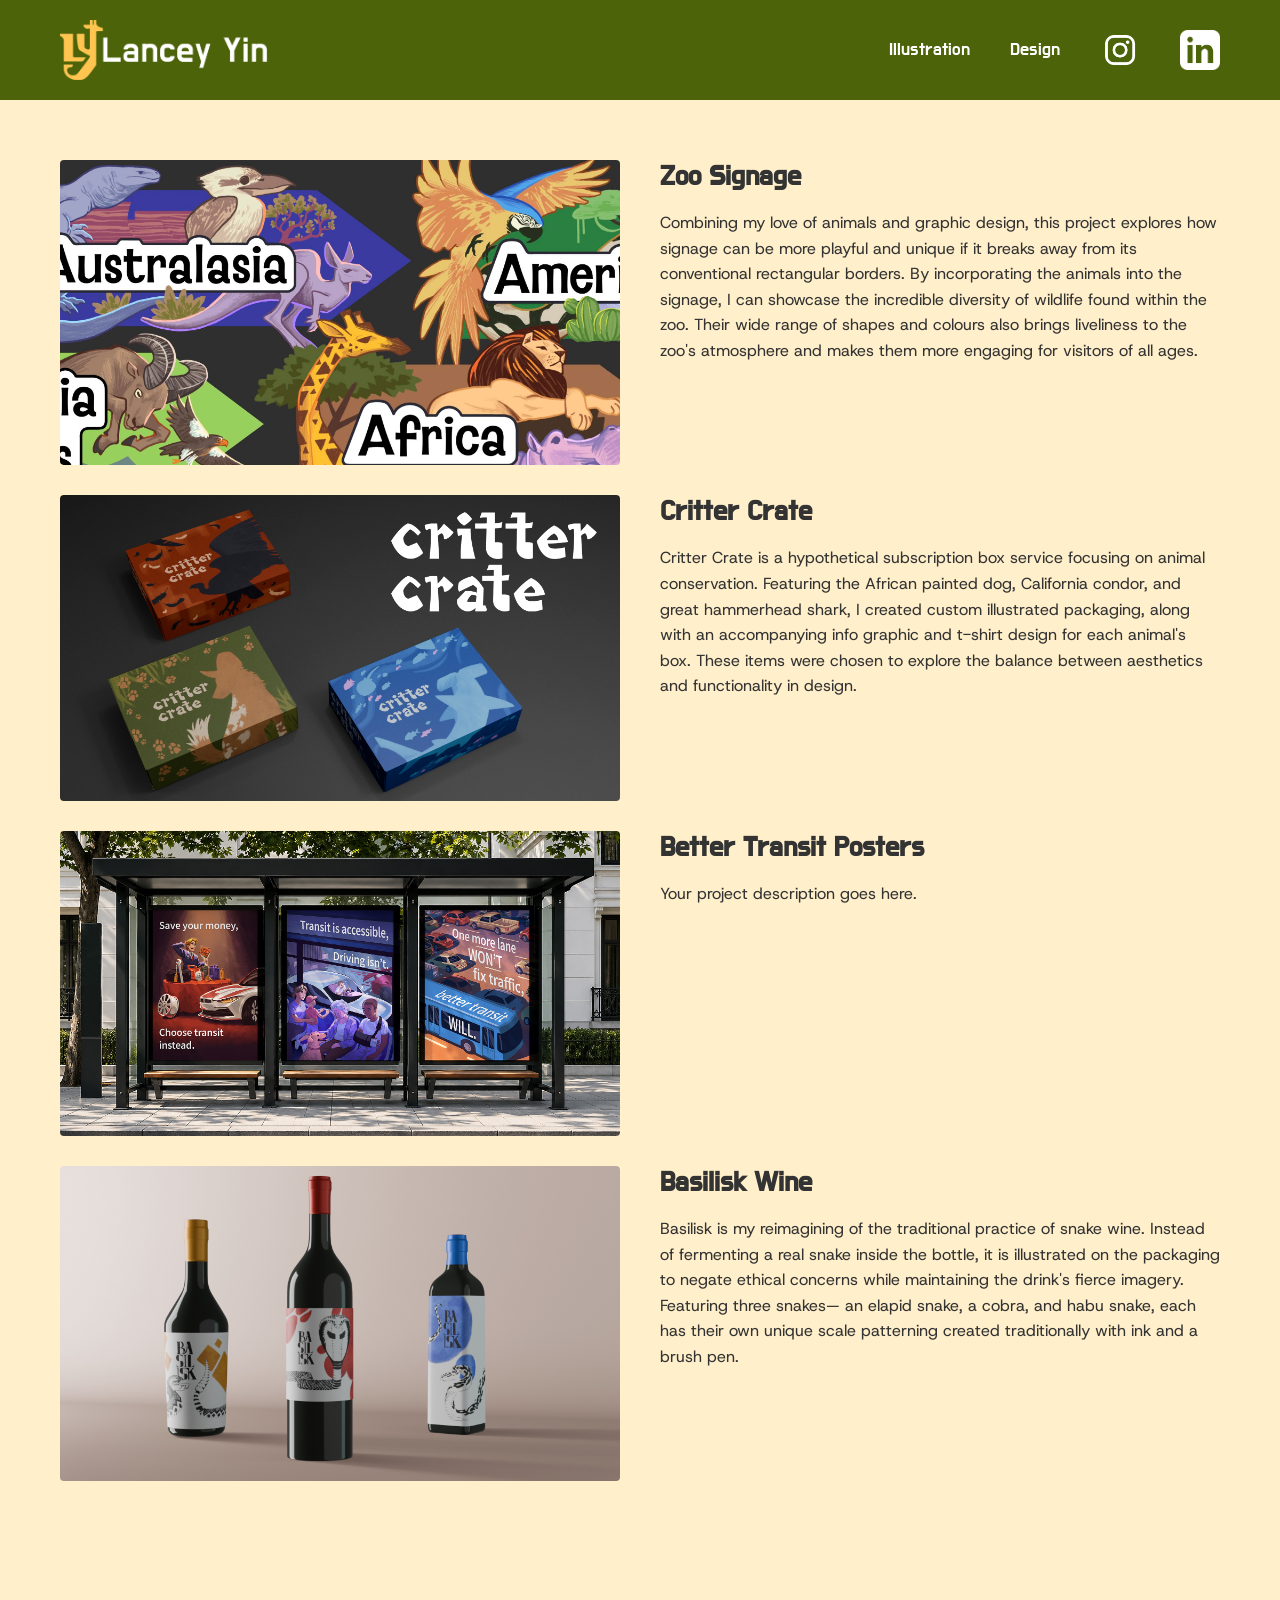
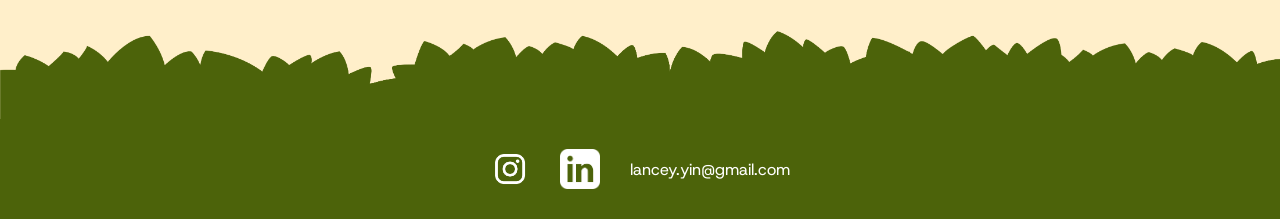
==== design.html @ 0e4c59b8 "Add theme color meta tag to design.html" ====
<!DOCTYPE html>
<html lang="en">
<head>
    <meta charset="UTF-8">
    <meta name="viewport" content="width=device-width, initial-scale=1.0">
    <meta name="theme-color" content="#4C630A">
    <title>Design - Lancey Yin</title>
    <link href="https://fonts.googleapis.com/css2?family=Do+Hyeon&family=Host+Grotesk:wght@400;600&display=swap" rel="stylesheet">
    <link rel="stylesheet" href="styles.css">
    <script src="lightbox.js"></script>
</head>
<body>
    <!-- Header -->
    <header class="header">
    <div class="container">
        <button class="hamburger" onclick="toggleMenu()" aria-label="Menu">
            <span></span>
            <span></span>
            <span></span>
        </button>
        <a href="index.html"><img src="assets/icon-logo text long.png" alt="Lancey Yin" class="logo"></a>
        <nav class="nav">
            <a href="illustration.html">Illustration</a>
            <a href="design.html">Design</a>
            <a href="https://www.instagram.com/giraffemandraws/" class="social-icon instagram-icon"></a>
            <a href="https://www.linkedin.com/in/lancey-yin/" class="social-icon linkedin-icon"></a>
        </nav>
        <div class="mobile-menu" id="mobileMenu">
            <div class="mobile-menu-links">
                <a href="illustration.html">Illustration</a>
                <a href="design.html">Design</a>
                <div class="mobile-menu-icons">
                    <a href="https://www.instagram.com/giraffemandraws/" class="social-icon instagram-icon"></a>
                    <a href="https://www.linkedin.com/in/lancey-yin/" class="social-icon linkedin-icon"></a>
                </div>
            </div>
        </div>
    </div>
</header>

    <!-- Main Content -->
    <main class="main-content">
        <div class="container">
            <!-- Zoo Signage Project -->
            <div class="portfolio-item" onclick="openModal('zoo')">
                <img src="Design projects/01 Toronto Zoo Signage/Zoo thumbnail.jpg" alt="Zoo Signage" class="portfolio-image">
                <div class="portfolio-text">
                    <h2>Zoo Signage</h2>
                    <p>Combining my love of animals and graphic design, this project explores how signage can be more playful and unique if it breaks away from its conventional rectangular borders. By incorporating the animals into the signage, I can showcase the incredible diversity of wildlife found within the zoo. Their wide range of shapes and colours also brings liveliness to the zoo's atmosphere and makes them more engaging for visitors of all ages.</p>
                </div>
            </div>

            <!-- Critter Crate Project -->
            <div class="portfolio-item" onclick="openModal('critter')">
                <img src="Design projects/02 Critter Crate/01-CritterCrate Render.jpg" alt="Critter Crate" class="portfolio-image">
                <div class="portfolio-text">
                    <h2>Critter Crate</h2>
                    <p>Critter Crate is a hypothetical subscription box service focusing on animal conservation. Featuring the African painted dog, California condor, and great hammerhead shark, I created custom illustrated packaging, along with an accompanying info graphic and t-shirt design for each animal's box. These items were chosen to explore the balance between aesthetics and functionality in design.</p>
                </div>
            </div>

            <!-- Better Transit Project -->
            <div class="portfolio-item" onclick="openModal('transit')">
                <img src="Design projects/04 Better Transit/mockup.jpg" alt="Better Transit" class="portfolio-image">
                <div class="portfolio-text">
                    <h2>Better Transit Posters</h2>
                    <p>Your project description goes here.</p>
                </div>
            </div>
            
            <!-- Basilisk Wine Project -->
            <div class="portfolio-item" onclick="openModal('basilisk')">
                <img src="Design projects/03 Basilisk/Basilisk-Render.jpg" alt="Basilisk Wine" class="portfolio-image">
                <div class="portfolio-text">
                    <h2>Basilisk Wine</h2>
                    <p>Basilisk is my reimagining of the traditional practice of snake wine. Instead of fermenting a real snake inside the bottle, it is illustrated on the packaging to negate ethical concerns while maintaining the drink's fierce imagery. Featuring three snakes— an elapid snake, a cobra, and habu snake, each has their own unique scale patterning created traditionally with ink and a brush pen.</p>
                </div>
            </div>
        </div>
    </main>

    <!-- Zoo Signage Modal -->
    <div id="zooModal" class="modal">
        <div class="modal-content">
            <div class="modal-header">
                <button class="close-btn" onclick="closeModal('zoo')">✕ Close</button>
                <h2 class="modal-title">Zoo Signage</h2>
            </div>
            <div class="modal-description">
                <p>Combining my love of animals and graphic design, this project explores how signage can be more playful and unique if it breaks away from its conventional rectangular borders. By incorporating the animals into the signage, I can showcase the incredible diversity of wildlife found within the zoo. Their wide range of shapes and colours also brings liveliness to the zoo's atmosphere and makes them more engaging for visitors of all ages.</p>
            </div>
            <div class="gallery-grid">
                <div class="gallery-item"><img src="Design projects/01 Toronto Zoo Signage/zoo signpost.png"    alt="Zoo Signpost"    onclick="openLightbox(this)"></div>
                <div class="gallery-item"><img src="Design projects/01 Toronto Zoo Signage/Africa.png"          alt="Africa"          onclick="openLightbox(this)"></div>
                <div class="gallery-item"><img src="Design projects/01 Toronto Zoo Signage/Australasia.png"     alt="Australasia"     onclick="openLightbox(this)"></div>
                <div class="gallery-item"><img src="Design projects/01 Toronto Zoo Signage/Americas.png"        alt="Americas"        onclick="openLightbox(this)"></div>
                <div class="gallery-item"><img src="Design projects/01 Toronto Zoo Signage/CanadianDomain.png"  alt="Canadian Domain" onclick="openLightbox(this)"></div>
                <div class="gallery-item"><img src="Design projects/01 Toronto Zoo Signage/EurasiaWilds.png"    alt="Eurasia Wilds"   onclick="openLightbox(this)"></div>
                <div class="gallery-item"><img src="Design projects/01 Toronto Zoo Signage/Indomalaya.png"      alt="Indomalaya"      onclick="openLightbox(this)"></div>
                <div class="gallery-item"><img src="Design projects/01 Toronto Zoo Signage/TundraTrek.png"      alt="Tundra Trek"     onclick="openLightbox(this)"></div>
                <div class="gallery-item"><img src="Design projects/01 Toronto Zoo Signage/zoo enclosure bears.png"      alt="Bears of Canada"     onclick="openLightbox(this)"></div>
                <div class="gallery-item"><img src="Design projects/01 Toronto Zoo Signage/zoo enclosure frogs.png"      alt="Poison Dart Frogs"     onclick="openLightbox(this)"></div>
            </div>
            <div class="modal-footer">
                <button class="close-btn-footer" onclick="closeModal('zoo')">✕ Close</button>
            </div>
        </div>
    </div>

    <!-- Critter Crate Modal -->
    <div id="critterModal" class="modal">
        <div class="modal-content">
            <div class="modal-header">
                <button class="close-btn" onclick="closeModal('critter')">✕ Close</button>
                <h2 class="modal-title">Critter Crate</h2>
            </div>
            <div class="modal-description">
                <p>Critter Crate is a hypothetical subscription box service focusing on animal conservation. Featuring the African painted dog, California condor, and great hammerhead shark, I created custom illustrated packaging, along with an accompanying info graphic and t-shirt design for each animal's box. These items were chosen to explore the balance between aesthetics and functionality in design.</p>
            </div>
            <div class="gallery-grid">
                <div class="gallery-item"><img src="Design projects/02 Critter Crate/01-CritterCrate Render.jpg" alt="Critter Crate Render" onclick="openLightbox(this)"></div>
                <div class="gallery-item"><img src="Design projects/02 Critter Crate/Condor-Box.jpg"             alt="Condor Box"          onclick="openLightbox(this)"></div>
                <div class="gallery-item"><img src="Design projects/02 Critter Crate/Dog-Box.jpg"                alt="Dog Box"             onclick="openLightbox(this)"></div>
                <div class="gallery-item"><img src="Design projects/02 Critter Crate/Shark-Box.jpg"              alt="Shark Box"           onclick="openLightbox(this)"></div>
                <div class="gallery-item"><img src="Design projects/02 Critter Crate/Condor-Info.jpg"            alt="Condor Info"         onclick="openLightbox(this)"></div>
                <div class="gallery-item"><img src="Design projects/02 Critter Crate/Dog-Info.jpg"               alt="Dog Info"            onclick="openLightbox(this)"></div>
                <div class="gallery-item"><img src="Design projects/02 Critter Crate/Shark-Info.jpg"             alt="Shark Info"          onclick="openLightbox(this)"></div>
                <div class="gallery-item"><img src="Design projects/02 Critter Crate/Condor-Shirt.jpg"           alt="Condor Shirt"        onclick="openLightbox(this)"></div>
                <div class="gallery-item"><img src="Design projects/02 Critter Crate/Dog-Shirt.jpg"              alt="Dog Shirt"           onclick="openLightbox(this)"></div>
                <div class="gallery-item"><img src="Design projects/02 Critter Crate/Shark-Shirt.jpg"            alt="Shark Shirt"         onclick="openLightbox(this)"></div>
            </div>
            <div class="modal-footer">
                <button class="close-btn-footer" onclick="closeModal('critter')">✕ Close</button>
            </div>
        </div>
    </div>

<!-- Better Transit Modal -->
<div id="transitModal" class="modal">
    <div class="modal-content">
        <div class="modal-header">
            <button class="close-btn" onclick="closeModal('transit')">✕ Close</button>
            <h2 class="modal-title">Better Transit Posters</h2>
        </div>
        <div class="modal-description">
            <p>Your project description goes here.</p>
        </div>
        <div class="gallery-grid">
            <div class="gallery-item"><img src="Design projects/04 Better Transit/01_Save Your Money.jpg"  alt="Save Your Money"  onclick="openLightbox(this)"></div>
            <div class="gallery-item"><img src="Design projects/04 Better Transit/02_Accessibility.jpg"    alt="Accessibility"    onclick="openLightbox(this)"></div>
            <div class="gallery-item"><img src="Design projects/04 Better Transit/03_Traffic.jpg"          alt="Traffic"          onclick="openLightbox(this)"></div>
        </div>
        <div class="modal-footer">
            <button class="close-btn-footer" onclick="closeModal('transit')">✕ Close</button>
        </div>
    </div>
</div>
    
    <!-- Basilisk Wine Modal -->
    <div id="basiliskModal" class="modal">
        <div class="modal-content">
            <div class="modal-header">
                <button class="close-btn" onclick="closeModal('basilisk')">✕ Close</button>
                <h2 class="modal-title">Basilisk Wine</h2>
            </div>
            <div class="modal-description">
                <p>Basilisk is my reimagining of the traditional practice of snake wine. Instead of fermenting a real snake inside the bottle, it is illustrated on the packaging to negate ethical concerns while maintaining the drink's fierce imagery. Featuring three snakes— an elapid snake, a cobra, and habu snake, each has their own unique scale patterning created traditionally with ink and a brush pen.</p>
            </div>
            <div class="gallery-grid">
                <div class="gallery-item"><img src="Design projects/03 Basilisk/Basilisk-Render.jpg"    alt="Basilisk Render"    onclick="openLightbox(this)"></div>
                <div class="gallery-item"><img src="Design projects/03 Basilisk/Label-Cobra.jpg"        alt="Cobra Label"        onclick="openLightbox(this)"></div>
                <div class="gallery-item"><img src="Design projects/03 Basilisk/Label-Habu.jpg"         alt="Habu Label"         onclick="openLightbox(this)"></div>
                <div class="gallery-item"><img src="Design projects/03 Basilisk/Label-Rattlesnake.jpg"  alt="Rattlesnake Label"  onclick="openLightbox(this)"></div>
            </div>
            <div class="modal-footer">
                <button class="close-btn-footer" onclick="closeModal('basilisk')">✕ Close</button>
            </div>
        </div>
    </div>

    <!-- Lightbox -->
    <div id="lightbox" class="lightbox">
        <button class="lightbox-close" onclick="closeLightbox()">✕</button>
        <img id="lightbox-img" src="" alt="Enlarged view">
        <span class="lightbox-hint">Click to zoom · Scroll to zoom · Drag to pan</span>
    </div>

    <!-- Footer -->
    <img src="assets/footer image.png" alt="Footer decoration" class="footer-decoration">
    <footer class="footer">
        <div class="container">
            <div class="footer-content">
                <a href="https://www.instagram.com/giraffemandraws/" class="social-icon instagram-icon"></a>
                <a href="https://www.linkedin.com/in/lancey-yin/" class="social-icon linkedin-icon"></a>
                <span class="footer-email">lancey.yin@gmail.com</span>
            </div>
        </div>
    </footer>

    <script>
        function openModal(project) {
            const modals = {
                'zoo': 'zooModal',
                'critter': 'critterModal',
                'transit': 'transitModal',
                'basilisk': 'basiliskModal'
            };
            const modal = document.getElementById(modals[project]);
            modal.classList.add('show');
            document.body.style.overflow = 'hidden';
        }

        function closeModal(project) {
            const modals = {
                'zoo': 'zooModal',
                'critter': 'critterModal',
                'transit': 'transitModal',
                'basilisk': 'basiliskModal'
            };
            const modal = document.getElementById(modals[project]);
            modal.classList.remove('show');
            document.body.style.overflow = 'auto';
        }

        window.addEventListener('click', function(event) {
            const modals = document.querySelectorAll('.modal');
            modals.forEach(modal => {
                if (event.target === modal) {
                    modal.classList.remove('show');
                    document.body.style.overflow = 'auto';
                }
            });
        });
    </script>
    <script>
    function toggleMenu() {
        document.getElementById('mobileMenu').classList.toggle('open');
    }

    // Close menu if user clicks outside of it
    document.addEventListener('click', function(e) {
        const menu = document.getElementById('mobileMenu');
        const hamburger = document.querySelector('.hamburger');
        if (menu && hamburger && !menu.contains(e.target) && !hamburger.contains(e.target)) {
            menu.classList.remove('open');
        }
    });
</script>
</body>
</html>
---- styles.css ----
* { margin: 0; padding: 0; box-sizing: border-box; }
body { font-family: 'Host Grotesk', sans-serif; background-color: #FFEFCA; color: #333; }
.container { max-width: 1200px; margin: 0 auto; padding: 0 20px; }
.header { background-color: #4C630A; padding: 20px 0; }
.header .container { display: flex; justify-content: space-between; align-items: center; }
.logo { display: block; height: 60px; width: auto; }
.nav { display: flex; gap: 40px; align-items: center; }
.nav a:not(.social-icon) { font-family: 'Do Hyeon', sans-serif; font-size: 18px; color: white; text-decoration: none; transition: opacity 0.3s; }
.nav a:not(.social-icon):hover { opacity: 0.8; }
.social-icon { width: 40px; height: 40px; display: inline-block; border-radius: 4px; cursor: pointer; transition: transform 0.2s; background-size: contain; background-repeat: no-repeat; background-position: center; }
.social-icon:hover { transform: scale(1.1); }
.instagram-icon { background-image: url('assets/icon-instagram white.png'); }
.linkedin-icon { background-image: url('assets/icon-linkedin white.png'); }
.main-content { padding: 60px 0; background-color: #FFEFCA; min-height: calc(100vh - 300px); }
.about-section { display: grid; grid-template-columns: 1fr 1fr; gap: 50px; align-items: start; }
.bio-image { width: 100%; height: auto; border-radius: 4px; }
.about-text { display: flex; flex-direction: column; gap: 20px; font-size: 16px; line-height: 1.6; }
.footer-decoration { width: 100%; height: auto; display: block; margin-top: 60px; margin-bottom: -5px; }
.footer { background-color: #4C630A; padding: 30px 0; margin-top: 0px; position: relative; }
.footer .container { display: flex; justify-content: center; align-items: center; }
.footer-content { display: flex; gap: 30px; align-items: center; }
.footer-email { font-family: 'Host Grotesk', sans-serif; color: white; font-size: 16px; }

/* Portfolio Items */
.portfolio-item { display: grid; grid-template-columns: 1fr 1fr; gap: 40px; align-items: start; margin-bottom: 30px; cursor: pointer; }
.portfolio-image { width: 100%; height: auto; border-radius: 4px; }
.portfolio-image:hover { opacity: 0.85; }
.portfolio-text h2 { font-family: 'Do Hyeon', sans-serif; font-size: 28px; color: #333; margin-bottom: 15px; }
.portfolio-text p { font-family: 'Host Grotesk', sans-serif; font-size: 16px; line-height: 1.6; color: #333; }

/* Modal */
.modal { display: none; position: fixed; z-index: 1000; left: 0; top: 0; width: 100%; height: 100%; background-color: rgba(0, 0, 0, 0.5); animation: fadeIn 0.3s ease-in; overflow: hidden; }
.modal.show { display: flex; align-items: flex-end; }
.modal-content { background-color: #FFEFCA; width: 100%; padding: 40px 20px; max-height: 90vh; overflow-y: auto; animation: slideUp 0.5s ease-out; max-width: 1240px; margin: 0 auto; border-radius: 8px 8px 0 0; scrollbar-width: none; -ms-overflow-style: none; }
.modal-content::-webkit-scrollbar { display: none; }
.modal-header { display: flex; flex-direction: column; align-items: flex-start; gap: 12px; margin-bottom: 30px; }
.close-btn { font-family: 'Do Hyeon', sans-serif; font-size: 24px; cursor: pointer; background: none; border: none; color: #333; }
.modal-title { font-family: 'Do Hyeon', sans-serif; font-size: 32px; color: #333; }
.modal-description { font-family: 'Host Grotesk', sans-serif; font-size: 16px; line-height: 1.6; color: #333; margin-bottom: 40px; max-width: 1200px; }
.gallery-grid { display: grid; grid-template-columns: repeat(auto-fit, minmax(250px, 1fr)); gap: 30px; margin-bottom: 40px; max-width: 1200px; }
.gallery-item { width: 100%; height: auto; }
.gallery-item img { width: 100%; height: auto; border-radius: 4px; }
.modal-footer { display: flex; justify-content: center; margin-top: 40px; }
.close-btn-footer { font-family: 'Do Hyeon', sans-serif; font-size: 18px; cursor: pointer; background: none; border: none; color: #333; }

/* Animations */
@keyframes fadeIn { from { opacity: 0; } to { opacity: 1; } }
@keyframes slideUp { from { transform: translateY(100%); } to { transform: translateY(0); } }

/* Illustration Page */
.section-title { font-family: 'Do Hyeon', sans-serif; font-size: 24px; color: #333; text-align: center; margin-bottom: 30px; }
.illus-grid { margin-bottom: 60px; }
.narrative-grid { display: flex; gap: 20px; justify-content: center; }
.narrative-thumb { width: 45%; height: 300px; object-fit: cover; border-radius: 4px; cursor: pointer; transition: opacity 0.2s; }
.narrative-thumb:hover { opacity: 0.85; }
.personal-grid { display: flex; flex-wrap: wrap; gap: 10px; justify-content: center; }
.personal-grid .personal-img { width: auto; height: 280px; object-fit: contain; border-radius: 4px; cursor: pointer; transition: opacity 0.2s; display: block; }
.personal-grid .personal-img:hover { opacity: 0.85; }

/* Lightbox */
.lightbox { display: none; position: fixed; z-index: 2000; left: 0; top: 0; width: 100%; height: 100%; background-color: rgba(0,0,0,0.85); justify-content: center; align-items: center; overflow: hidden; }
.lightbox.show { display: flex; }
.lightbox-close { position: absolute; top: 20px; left: 20px; font-family: 'Do Hyeon', sans-serif; font-size: 20px; color: white; background: none; border: none; cursor: pointer; z-index: 2001; }
.lightbox-hint { position: absolute; bottom: 20px; left: 50%; transform: translateX(-50%); font-family: 'Host Grotesk', sans-serif; font-size: 13px; color: rgba(255,255,255,0.6); z-index: 2001; pointer-events: none; }
#lightbox-img { max-width: 90vw; max-height: 90vh; width: auto; height: auto; border-radius: 4px; cursor: zoom-in; transform-origin: center center; transition: transform 0.1s ease; user-select: none; -webkit-user-drag: none; }
#lightbox-img.zoomed { cursor: grab; }
#lightbox-img.dragging { cursor: grabbing; transition: none; }

.hamburger { display: none; }
.mobile-menu { display: none; }
/* Responsive */
@media (max-width: 768px) {
    /* Existing mobile fixes */
    .about-section { grid-template-columns: 1fr; }
    .portfolio-item { grid-template-columns: 1fr; }
    .gallery-grid { grid-template-columns: 1fr; }
    .narrative-grid { flex-direction: column; align-items: center; }
    .narrative-thumb { width: 100%; height: 250px; }
    .personal-grid { columns: unset; }
    .personal-row { flex-direction: column; }
    .personal-row .personal-img { height: auto; width: 100%; }

    /* Mobile header */
    .header .container {
        position: relative;
        justify-content: center;
    }
    .logo {
        display: block;
        margin: 0 auto;
    }
    .nav {
        display: none;
    }
    .hamburger {
        display: flex;
        flex-direction: column;
        justify-content: center;
        gap: 5px;
        position: absolute;
        left: 20px;
        top: 50%;
        transform: translateY(-50%);
        background: none;
        border: none;
        cursor: pointer;
        padding: 4px;
        z-index: 1001;
    }
    .hamburger span {
        display: block;
        width: 24px;
        height: 2px;
        background-color: white;
        border-radius: 2px;
        transition: all 0.3s ease;
    }

    /* Mobile dropdown menu */
    .mobile-menu {
        display: block;
        position: absolute;
        top: 100%;
        left: 0;
        width: 100%;
        background-color: #4C630A;
        overflow: hidden;
        max-height: 0;
        transition: max-height 0.35s ease, padding 0.35s ease;
        z-index: 1000;
        padding: 0;
    }
    .mobile-menu.open {
        max-height: 50vh;
        min-height: 50vh;
        padding: 16px 0 20px;
    }
    .mobile-menu-links {
        display: flex;
        flex-direction: column;
        align-items: center;
        justify-content: center;
        gap: 14px;
        min-height: 50vh;
    }
    }
    .mobile-menu-links a:not(.social-icon) {
        font-family: 'Do Hyeon', sans-serif;
        font-size: 18px;
        color: white;
        text-decoration: none;
    }
    .mobile-menu-icons {
        display: flex;
        justify-content: center;
        gap: 20px;
        margin-top: 4px;
    }
}
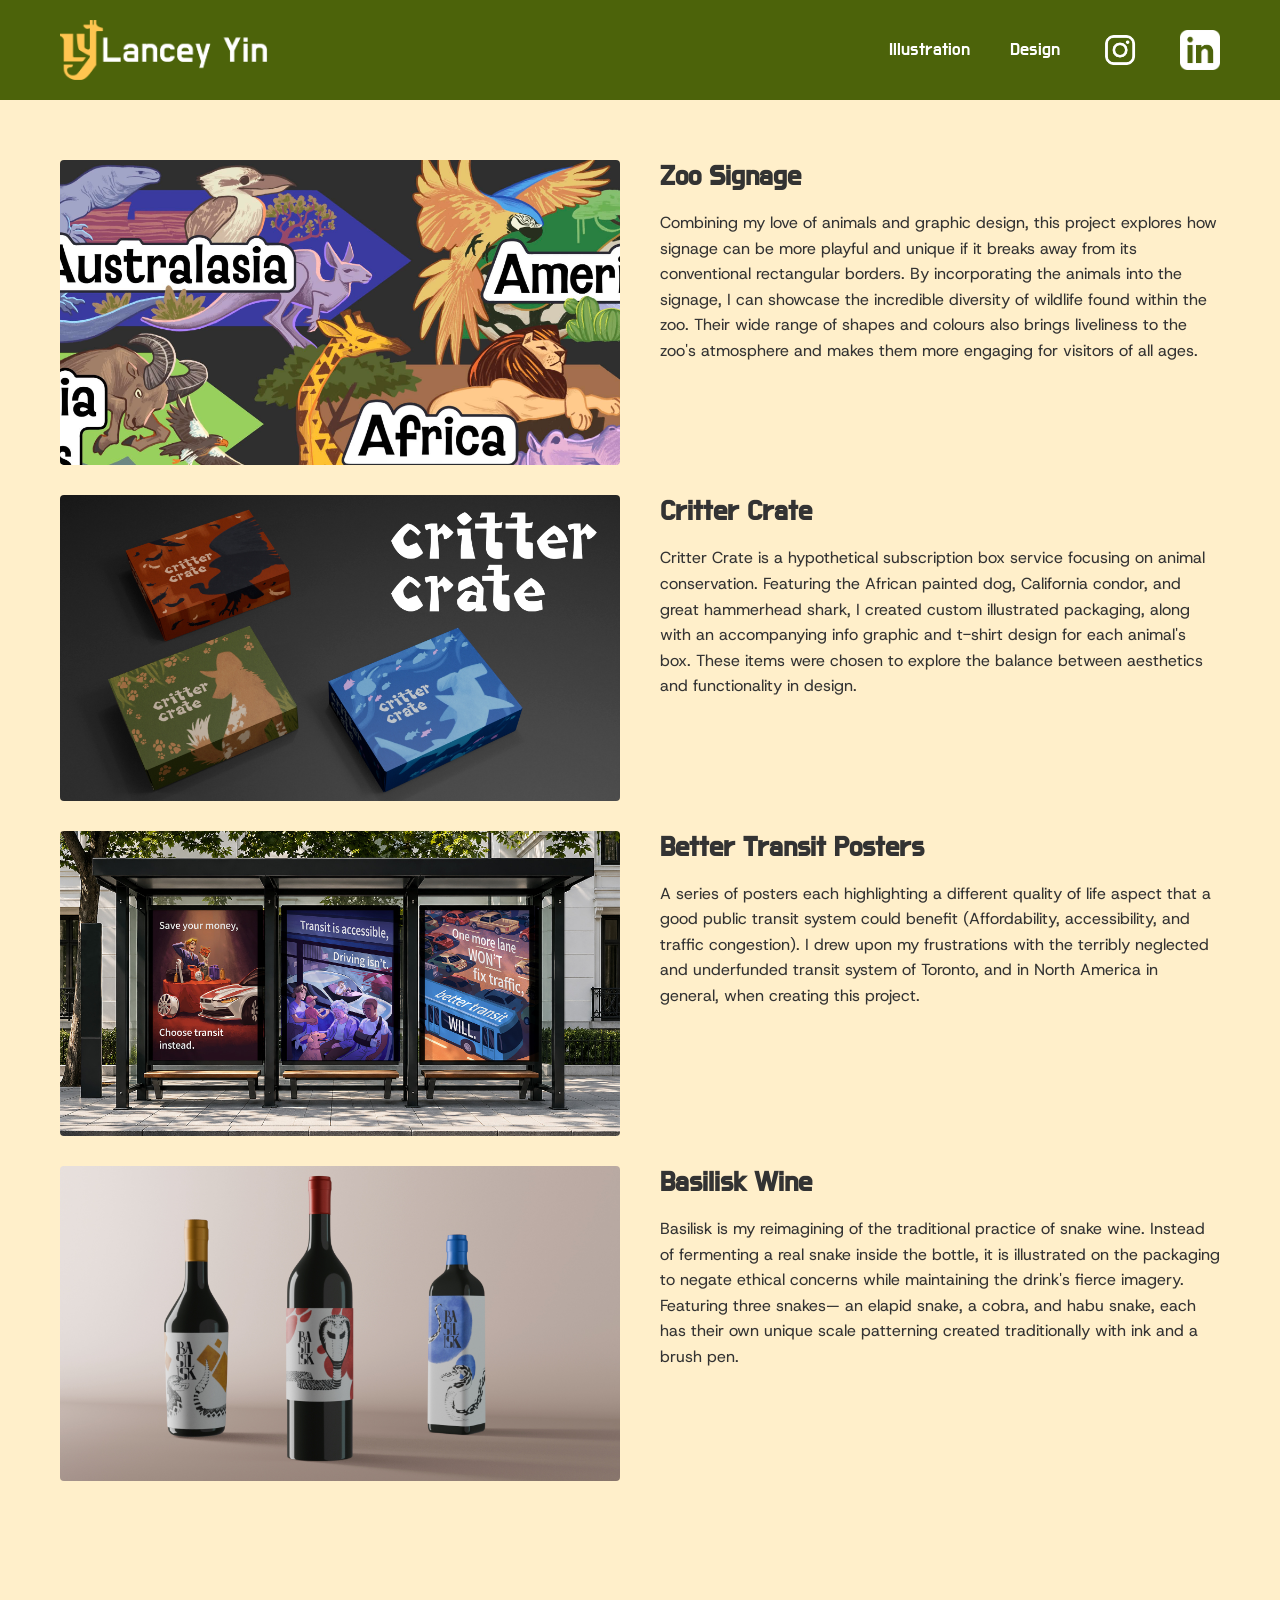
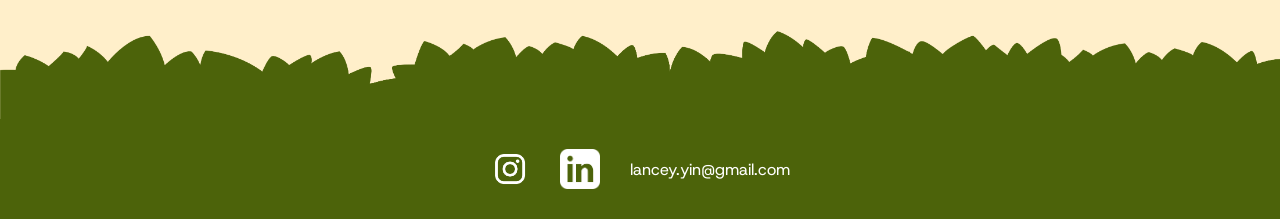
==== commit 8292a769: "added project description for Better Transit Posters Updated project description for Better Transit " ====
--- a/design.html
+++ b/design.html
@@ -36,6 +36,7 @@
             </div>
         </div>
     </div>
+    <div class="menu-overlay" id="menuOverlay"></div>
 </header>
 
     <!-- Main Content -->
@@ -64,7 +65,7 @@
                 <img src="Design projects/04 Better Transit/mockup.jpg" alt="Better Transit" class="portfolio-image">
                 <div class="portfolio-text">
                     <h2>Better Transit Posters</h2>
-                    <p>Your project description goes here.</p>
+                    <p>A series of posters each highlighting a different quality of life aspect that a good public transit system could benefit (Affordability, accessibility, and traffic congestion). I drew upon my frustrations with the terribly neglected and underfunded transit system of Toronto, and in North America in general, when creating this project.</p>
                 </div>
             </div>
             
@@ -143,7 +144,7 @@
             <h2 class="modal-title">Better Transit Posters</h2>
         </div>
         <div class="modal-description">
-            <p>Your project description goes here.</p>
+            <p>A series of posters each highlighting a different quality of life aspect that a good public transit system could benefit (Affordability, accessibility, and traffic congestion). I drew upon my frustrations with the terribly neglected and underfunded transit system of Toronto, and in North America in general, when creating this project.</p>
         </div>
         <div class="gallery-grid">
             <div class="gallery-item"><img src="Design projects/04 Better Transit/01_Save Your Money.jpg"  alt="Save Your Money"  onclick="openLightbox(this)"></div>
@@ -234,17 +235,18 @@
     </script>
     <script>
     function toggleMenu() {
-        document.getElementById('mobileMenu').classList.toggle('open');
+    document.getElementById('mobileMenu').classList.toggle('open');
+    document.getElementById('menuOverlay').classList.toggle('show');
+}
+
+document.addEventListener('click', function(e) {
+    const menu = document.getElementById('mobileMenu');
+    const hamburger = document.querySelector('.hamburger');
+    if (menu && hamburger && !menu.contains(e.target) && !hamburger.contains(e.target)) {
+        menu.classList.remove('open');
+        document.getElementById('menuOverlay').classList.remove('show');
     }
-
-    // Close menu if user clicks outside of it
-    document.addEventListener('click', function(e) {
-        const menu = document.getElementById('mobileMenu');
-        const hamburger = document.querySelector('.hamburger');
-        if (menu && hamburger && !menu.contains(e.target) && !hamburger.contains(e.target)) {
-            menu.classList.remove('open');
-        }
-    });
+});
 </script>
 </body>
 </html>
--- a/styles.css
+++ b/styles.css
@@ -1,5 +1,6 @@
 * { margin: 0; padding: 0; box-sizing: border-box; }
-body { font-family: 'Host Grotesk', sans-serif; background-color: #FFEFCA; color: #333; }
+body { font-family: 'Host Grotesk', sans-serif; background-color: #FFEFCA; color: #333; min-height: 100%; }
+html { background-color: #4C630A; height: 100%; }
 .container { max-width: 1200px; margin: 0 auto; padding: 0 20px; }
 .header { background-color: #4C630A; padding: 20px 0; }
 .header .container { display: flex; justify-content: space-between; align-items: center; }
@@ -68,6 +69,9 @@
 
 .hamburger { display: none; }
 .mobile-menu { display: none; }
+.menu-overlay { display: none; position: fixed; top: 100; left: 0; width: 100%; height: 100%; background-color: rgba(0, 0, 0, 0.5); z-index: 999; animation: fadeIn 0.3s ease; }
+.menu-overlay.show { display: block; }
+
 /* Responsive */
 @media (max-width: 768px) {
     /* Existing mobile fixes */
@@ -140,13 +144,12 @@
         flex-direction: column;
         align-items: center;
         justify-content: center;
-        gap: 14px;
+        gap: 40px;
         min-height: 50vh;
-    }
     }
     .mobile-menu-links a:not(.social-icon) {
         font-family: 'Do Hyeon', sans-serif;
-        font-size: 18px;
+        font-size: 24px;
         color: white;
         text-decoration: none;
     }
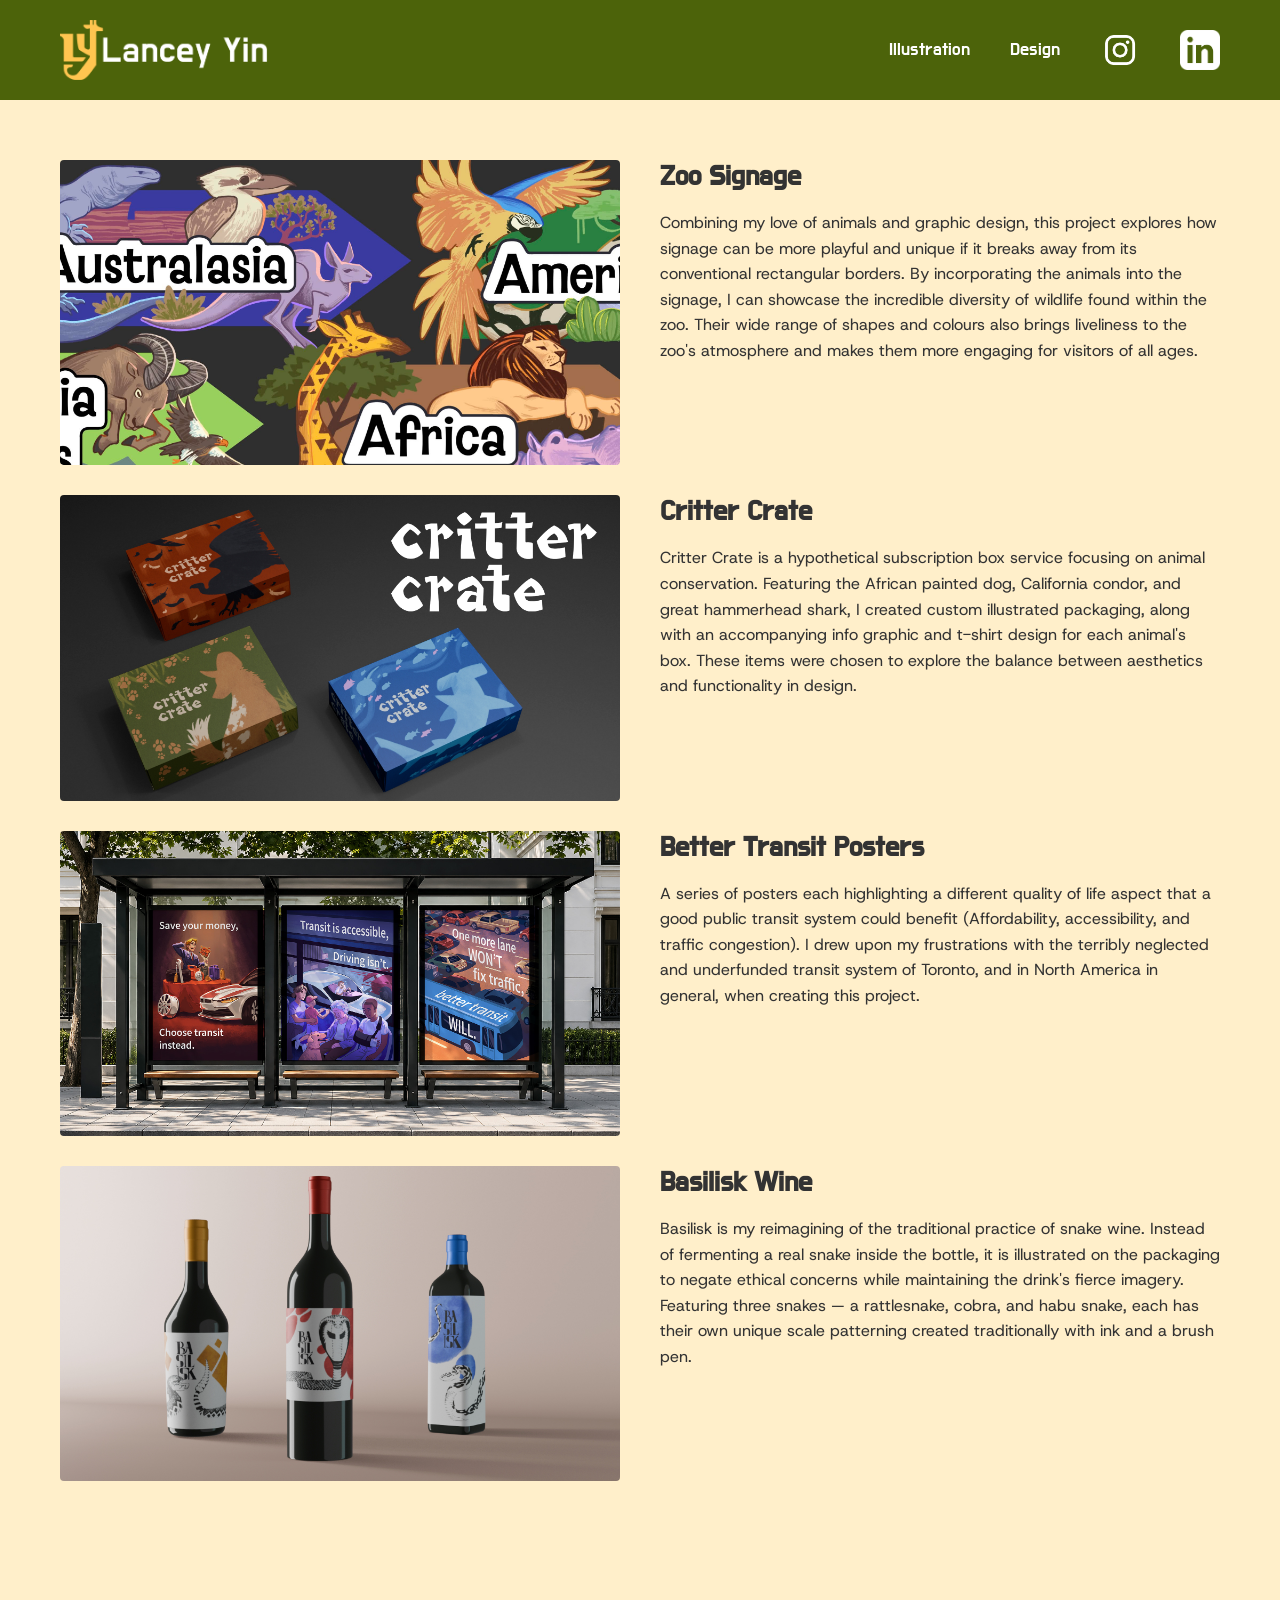
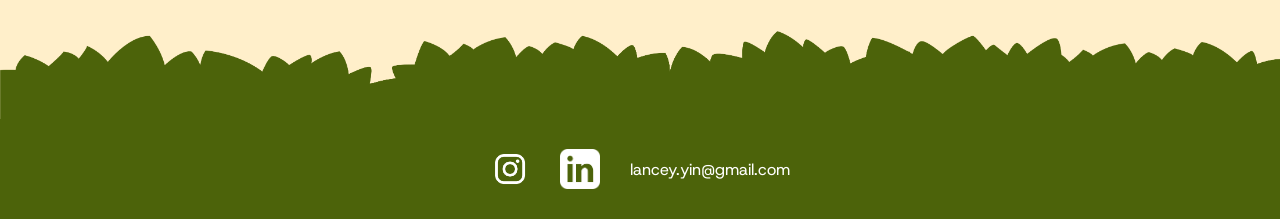
==== commit 4871187b: "Update description of Basilisk Wine" ====
--- a/design.html
+++ b/design.html
@@ -74,7 +74,7 @@
                 <img src="Design projects/03 Basilisk/Basilisk-Render.jpg" alt="Basilisk Wine" class="portfolio-image">
                 <div class="portfolio-text">
                     <h2>Basilisk Wine</h2>
-                    <p>Basilisk is my reimagining of the traditional practice of snake wine. Instead of fermenting a real snake inside the bottle, it is illustrated on the packaging to negate ethical concerns while maintaining the drink's fierce imagery. Featuring three snakes— an elapid snake, a cobra, and habu snake, each has their own unique scale patterning created traditionally with ink and a brush pen.</p>
+                    <p>Basilisk is my reimagining of the traditional practice of snake wine. Instead of fermenting a real snake inside the bottle, it is illustrated on the packaging to negate ethical concerns while maintaining the drink's fierce imagery. Featuring three snakes — a rattlesnake, cobra, and habu snake, each has their own unique scale patterning created traditionally with ink and a brush pen.</p>
                 </div>
             </div>
         </div>
@@ -165,7 +165,7 @@
                 <h2 class="modal-title">Basilisk Wine</h2>
             </div>
             <div class="modal-description">
-                <p>Basilisk is my reimagining of the traditional practice of snake wine. Instead of fermenting a real snake inside the bottle, it is illustrated on the packaging to negate ethical concerns while maintaining the drink's fierce imagery. Featuring three snakes— an elapid snake, a cobra, and habu snake, each has their own unique scale patterning created traditionally with ink and a brush pen.</p>
+                <p>Basilisk is my reimagining of the traditional practice of snake wine. Instead of fermenting a real snake inside the bottle, it is illustrated on the packaging to negate ethical concerns while maintaining the drink's fierce imagery. Featuring three snakes — a rattlesnake, cobra, and habu snake, each has their own unique scale patterning created traditionally with ink and a brush pen.</p>
             </div>
             <div class="gallery-grid">
                 <div class="gallery-item"><img src="Design projects/03 Basilisk/Basilisk-Render.jpg"    alt="Basilisk Render"    onclick="openLightbox(this)"></div>
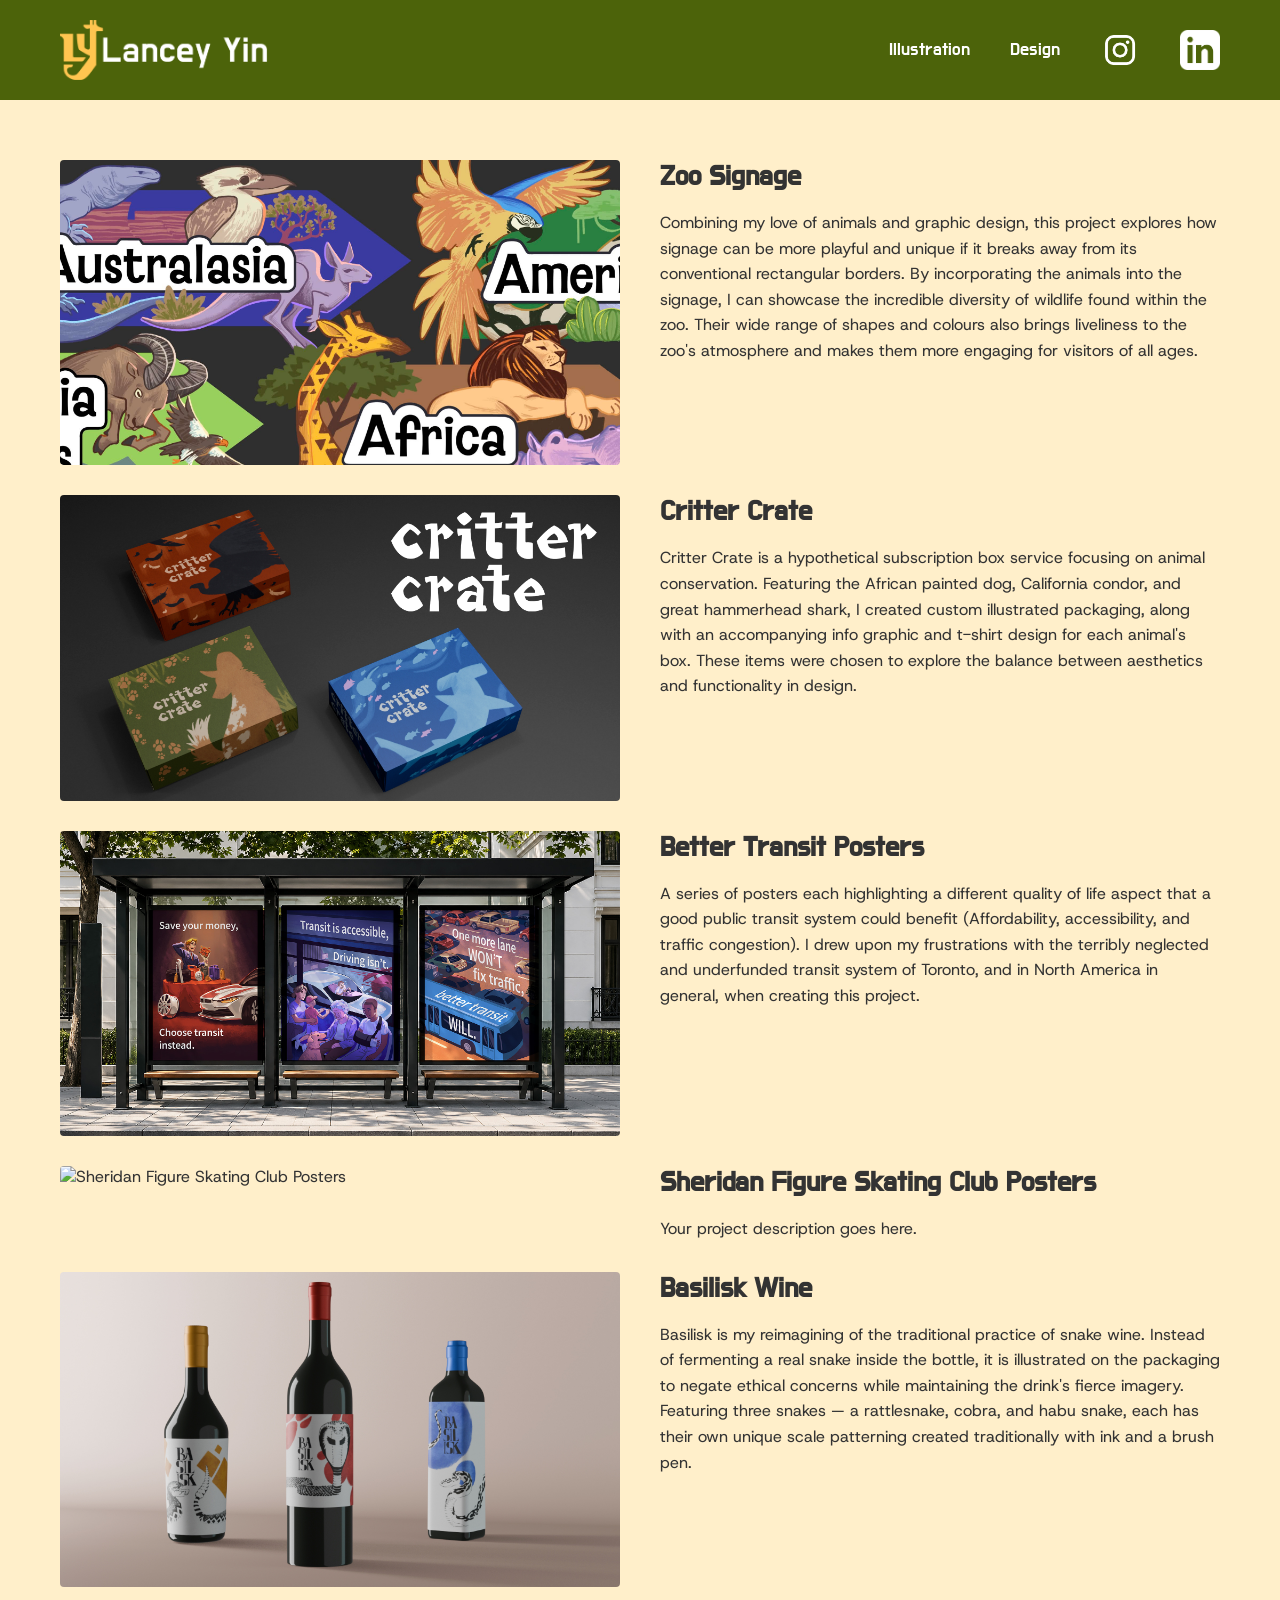
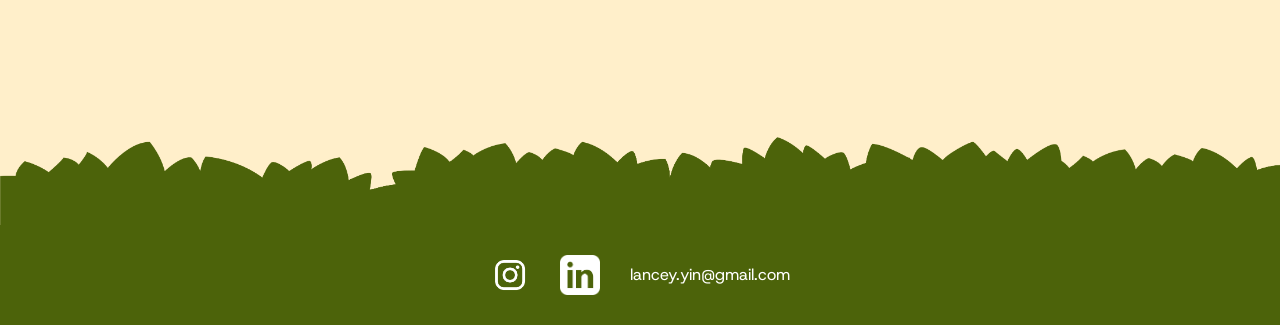
==== commit 9a9aaa57: "Add Sheridan Figure Skating Club project" ====
--- a/design.html
+++ b/design.html
@@ -68,6 +68,15 @@
                     <p>A series of posters each highlighting a different quality of life aspect that a good public transit system could benefit (Affordability, accessibility, and traffic congestion). I drew upon my frustrations with the terribly neglected and underfunded transit system of Toronto, and in North America in general, when creating this project.</p>
                 </div>
             </div>
+
+<!-- Sheridan Figure Skating Club Project -->
+<div class="portfolio-item" onclick="openModal('skating')">
+    <img src="Design projects/05 Sheridan Figure Skating Club/03 - Thumbnail.jpg" alt="Sheridan Figure Skating Club Posters" class="portfolio-image">
+    <div class="portfolio-text">
+        <h2>Sheridan Figure Skating Club Posters</h2>
+        <p>Your project description goes here.</p>
+    </div>
+</div>
             
             <!-- Basilisk Wine Project -->
             <div class="portfolio-item" onclick="openModal('basilisk')">
@@ -156,6 +165,31 @@
         </div>
     </div>
 </div>
+
+<!-- Sheridan Figure Skating Club Modal -->
+<div id="skatingModal" class="modal">
+    <div class="modal-content">
+        <div class="modal-header">
+            <button class="close-btn" onclick="closeModal('skating')">✕ Close</button>
+            <h2 class="modal-title">Sheridan Figure Skating Club Posters</h2>
+        </div>
+        <div class="modal-description">
+            <p>Your project description goes here.</p>
+        </div>
+        <div class="gallery-grid">
+            <div class="gallery-item"><img src="Design projects/05 Sheridan Figure Skating Club/01 - logo.png"            alt="Logo"                onclick="openLightbox(this)"></div>
+            <div class="gallery-item"><img src="Design projects/05 Sheridan Figure Skating Club/02 - logo - notext.png"   alt="Logo No Text"        onclick="openLightbox(this)"></div>
+            <div class="gallery-item"><img src="Design projects/05 Sheridan Figure Skating Club/Movie night - poster.jpg" alt="Movie Night Poster"   onclick="openLightbox(this)"></div>
+            <div class="gallery-item"><img src="Design projects/05 Sheridan Figure Skating Club/Movie night - web.jpg"    alt="Movie Night Web"      onclick="openLightbox(this)"></div>
+            <div class="gallery-item"><img src="Design projects/05 Sheridan Figure Skating Club/Rollerskating - tbd.jpg"  alt="Rollerskating TBD"   onclick="openLightbox(this)"></div>
+            <div class="gallery-item"><img src="Design projects/05 Sheridan Figure Skating Club/Rollerskating - poster.jpg" alt="Rollerskating Poster" onclick="openLightbox(this)"></div>
+            <div class="gallery-item"><img src="Design projects/05 Sheridan Figure Skating Club/Rollerskating - Web.jpg"  alt="Rollerskating Web"    onclick="openLightbox(this)"></div>
+        </div>
+        <div class="modal-footer">
+            <button class="close-btn-footer" onclick="closeModal('skating')">✕ Close</button>
+        </div>
+    </div>
+</div>
     
     <!-- Basilisk Wine Modal -->
     <div id="basiliskModal" class="modal">
@@ -204,6 +238,7 @@
                 'zoo': 'zooModal',
                 'critter': 'critterModal',
                 'transit': 'transitModal',
+                'skating': 'skatingModal',
                 'basilisk': 'basiliskModal'
             };
             const modal = document.getElementById(modals[project]);
@@ -216,6 +251,7 @@
                 'zoo': 'zooModal',
                 'critter': 'critterModal',
                 'transit': 'transitModal',
+                'skating': 'skatingModal',
                 'basilisk': 'basiliskModal'
             };
             const modal = document.getElementById(modals[project]);
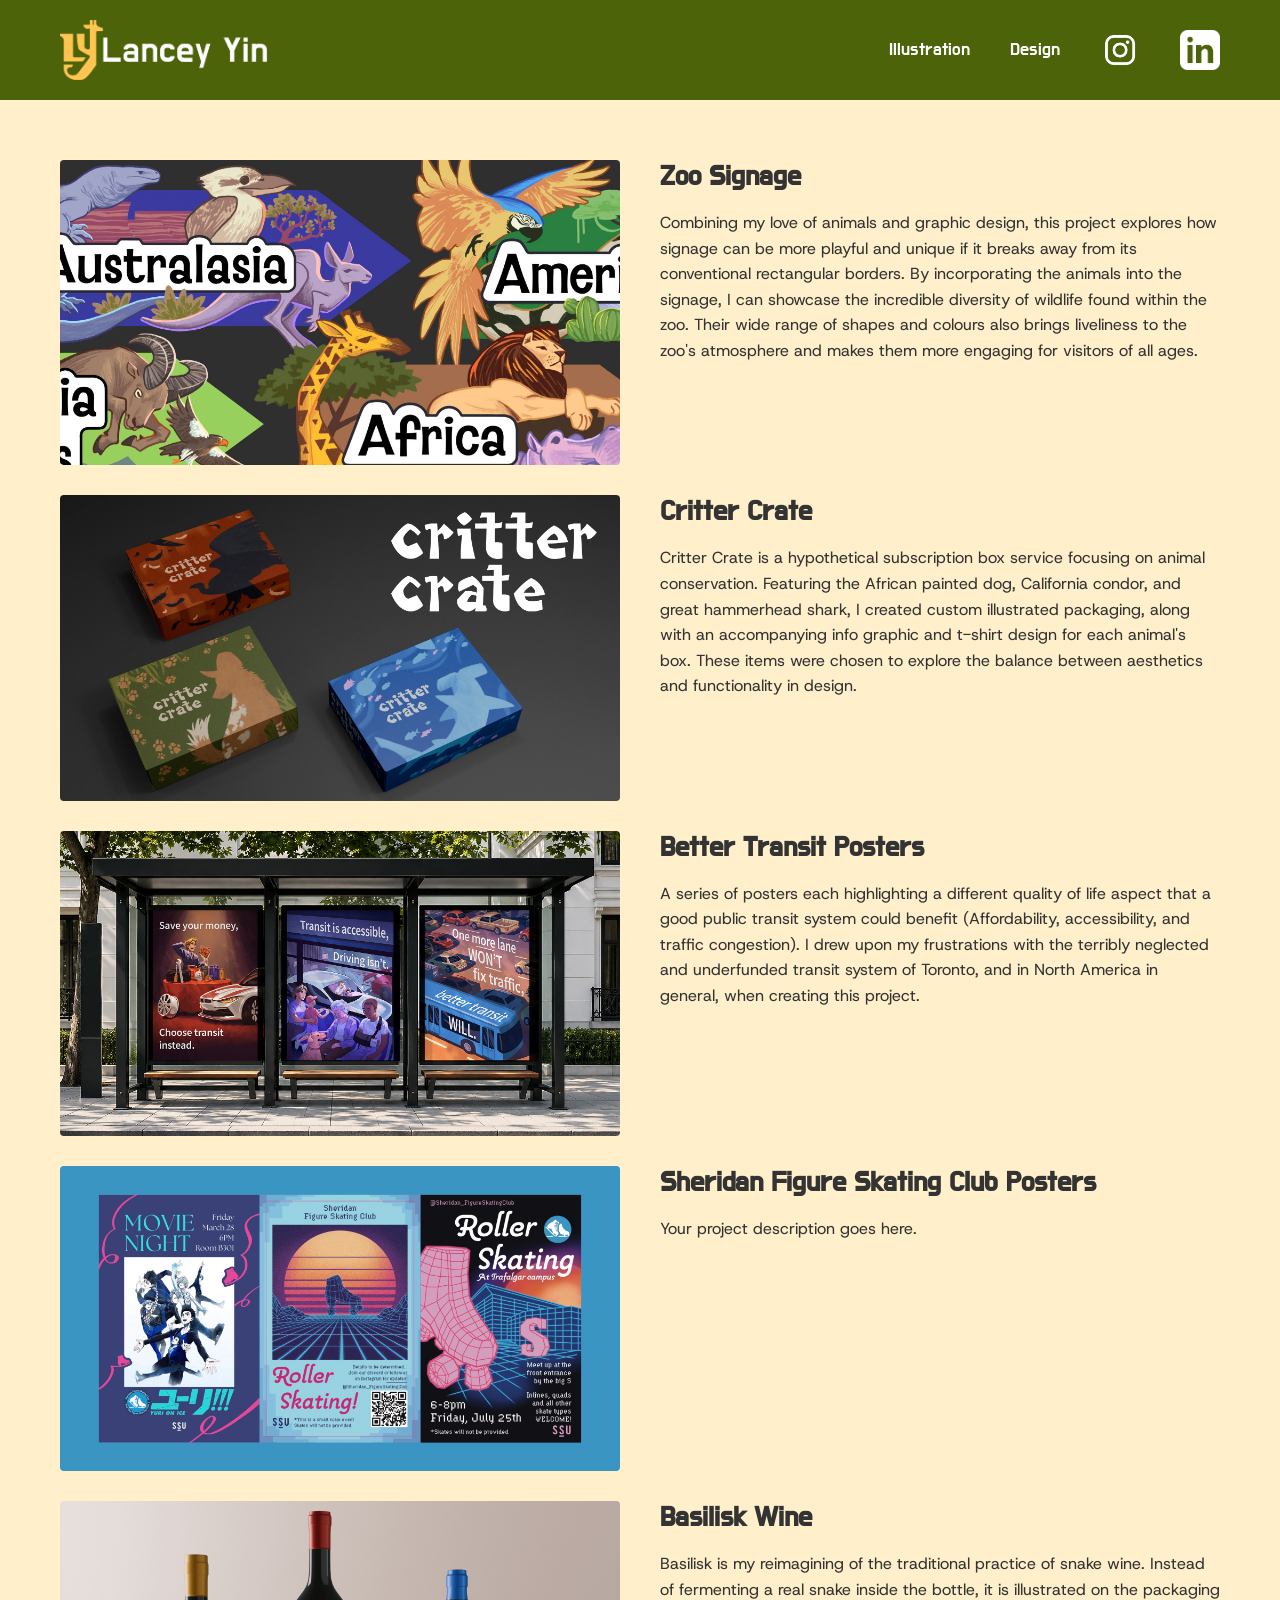
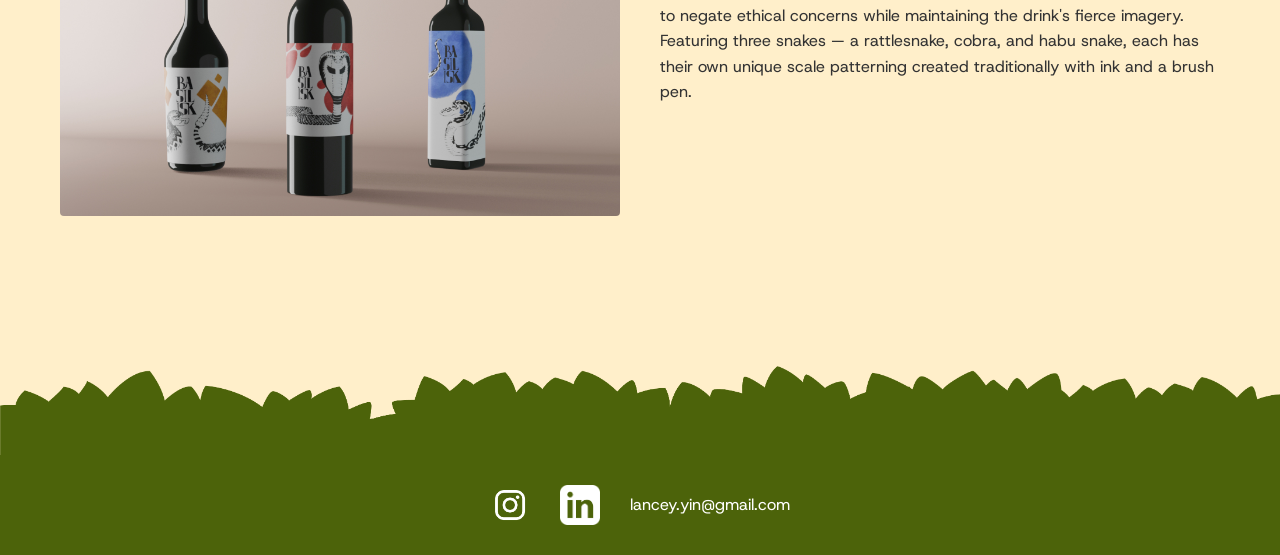
==== commit 68ecbc72: "Update image paths for Figure Skating Club project" ====
--- a/design.html
+++ b/design.html
@@ -71,7 +71,7 @@
 
 <!-- Sheridan Figure Skating Club Project -->
 <div class="portfolio-item" onclick="openModal('skating')">
-    <img src="Design projects/05 Sheridan Figure Skating Club/03 - Thumbnail.jpg" alt="Sheridan Figure Skating Club Posters" class="portfolio-image">
+    <img src="Design projects/05 Figure Skating Club/03 - Thumbnail.jpg" alt="Sheridan Figure Skating Club Posters" class="portfolio-image">
     <div class="portfolio-text">
         <h2>Sheridan Figure Skating Club Posters</h2>
         <p>Your project description goes here.</p>
@@ -177,13 +177,13 @@
             <p>Your project description goes here.</p>
         </div>
         <div class="gallery-grid">
-            <div class="gallery-item"><img src="Design projects/05 Sheridan Figure Skating Club/01 - logo.png"            alt="Logo"                onclick="openLightbox(this)"></div>
-            <div class="gallery-item"><img src="Design projects/05 Sheridan Figure Skating Club/02 - logo - notext.png"   alt="Logo No Text"        onclick="openLightbox(this)"></div>
-            <div class="gallery-item"><img src="Design projects/05 Sheridan Figure Skating Club/Movie night - poster.jpg" alt="Movie Night Poster"   onclick="openLightbox(this)"></div>
-            <div class="gallery-item"><img src="Design projects/05 Sheridan Figure Skating Club/Movie night - web.jpg"    alt="Movie Night Web"      onclick="openLightbox(this)"></div>
-            <div class="gallery-item"><img src="Design projects/05 Sheridan Figure Skating Club/Rollerskating - tbd.jpg"  alt="Rollerskating TBD"   onclick="openLightbox(this)"></div>
-            <div class="gallery-item"><img src="Design projects/05 Sheridan Figure Skating Club/Rollerskating - poster.jpg" alt="Rollerskating Poster" onclick="openLightbox(this)"></div>
-            <div class="gallery-item"><img src="Design projects/05 Sheridan Figure Skating Club/Rollerskating - Web.jpg"  alt="Rollerskating Web"    onclick="openLightbox(this)"></div>
+            <div class="gallery-item"><img src="Design projects/05 Figure Skating Club/01 - logo.png"            alt="Logo"                onclick="openLightbox(this)"></div>
+            <div class="gallery-item"><img src="Design projects/05 Figure Skating Club/02 - logo - notext.png"   alt="Logo No Text"        onclick="openLightbox(this)"></div>
+            <div class="gallery-item"><img src="Design projects/05 Figure Skating Club/Movie night - poster.jpg" alt="Movie Night Poster"   onclick="openLightbox(this)"></div>
+            <div class="gallery-item"><img src="Design projects/05 Figure Skating Club/Movie night - web.jpg"    alt="Movie Night Web"      onclick="openLightbox(this)"></div>
+            <div class="gallery-item"><img src="Design projects/05 Figure Skating Club/Rollerskating - tbd.jpg"  alt="Rollerskating TBD"   onclick="openLightbox(this)"></div>
+            <div class="gallery-item"><img src="Design projects/05 Figure Skating Club/Rollerskating - poster.jpg" alt="Rollerskating Poster" onclick="openLightbox(this)"></div>
+            <div class="gallery-item"><img src="Design projects/05 Figure Skating Club/Rollerskating - Web.jpg"  alt="Rollerskating Web"    onclick="openLightbox(this)"></div>
         </div>
         <div class="modal-footer">
             <button class="close-btn-footer" onclick="closeModal('skating')">✕ Close</button>
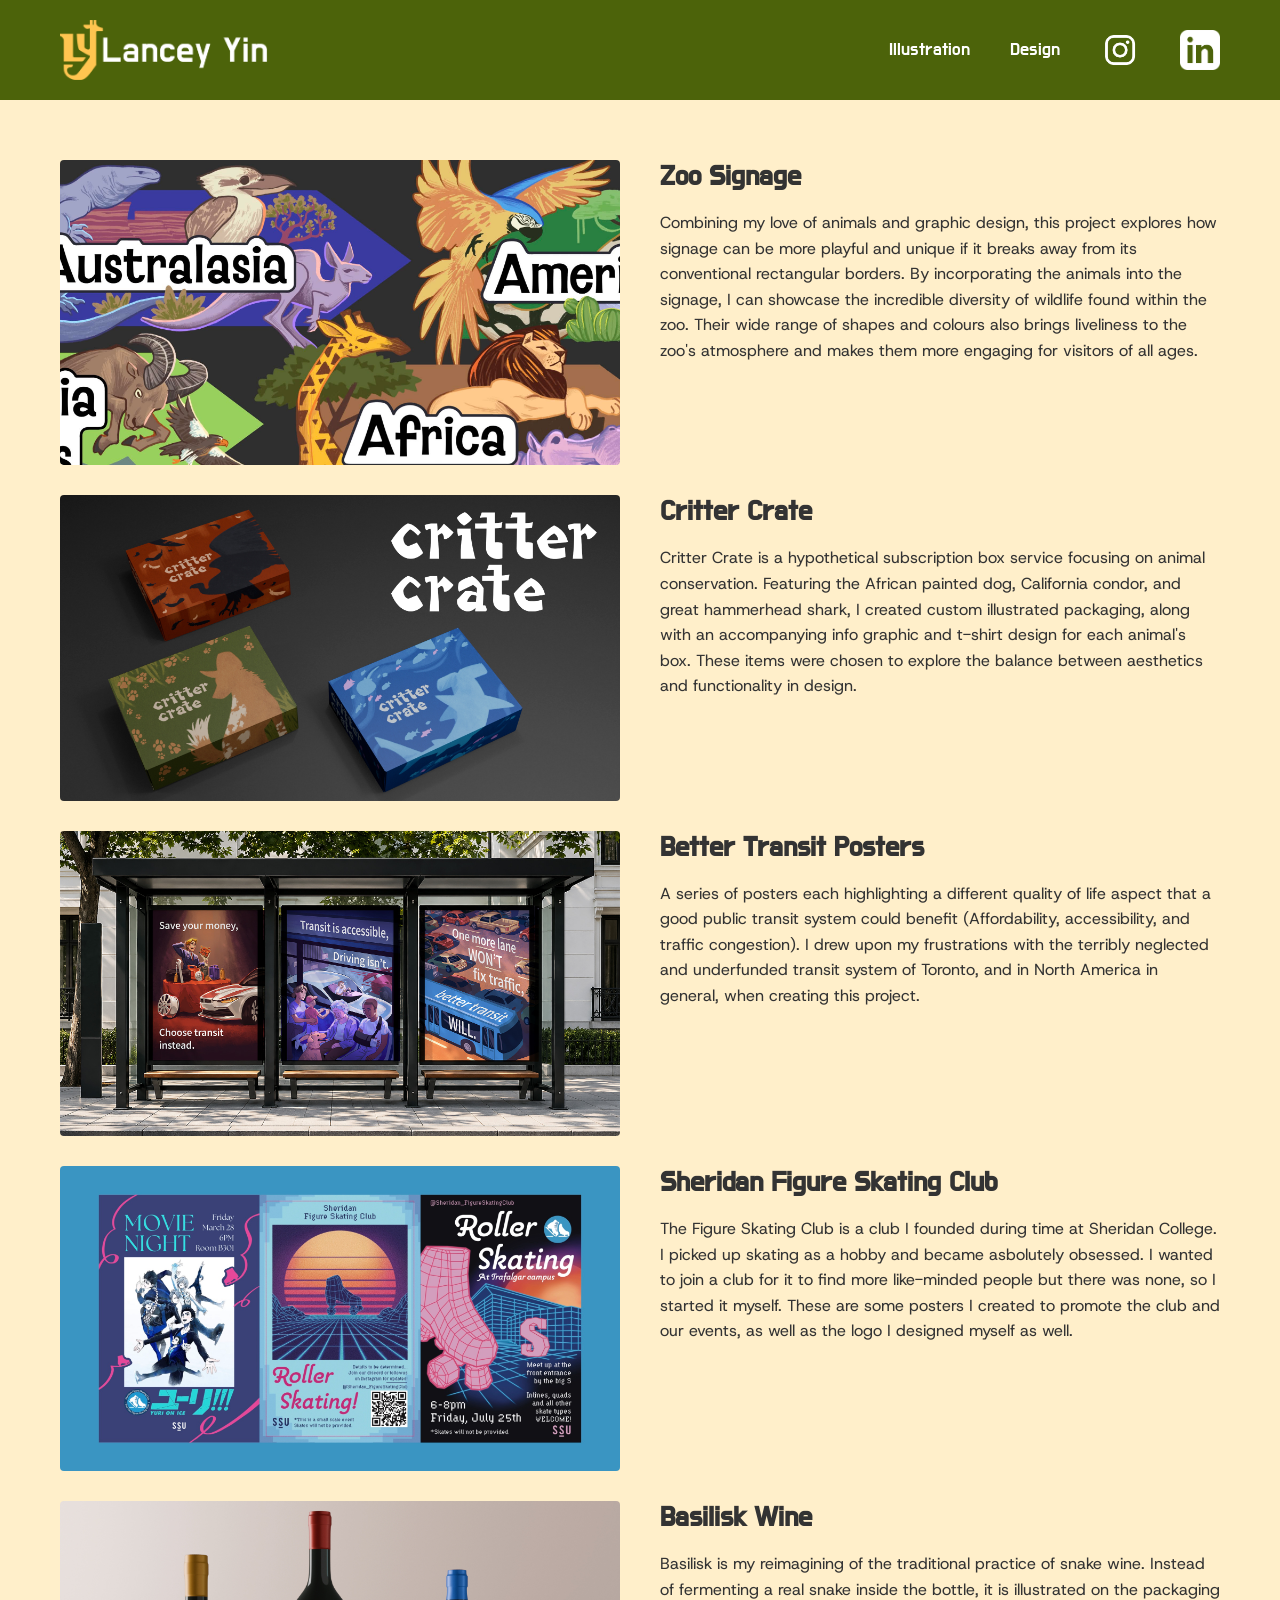
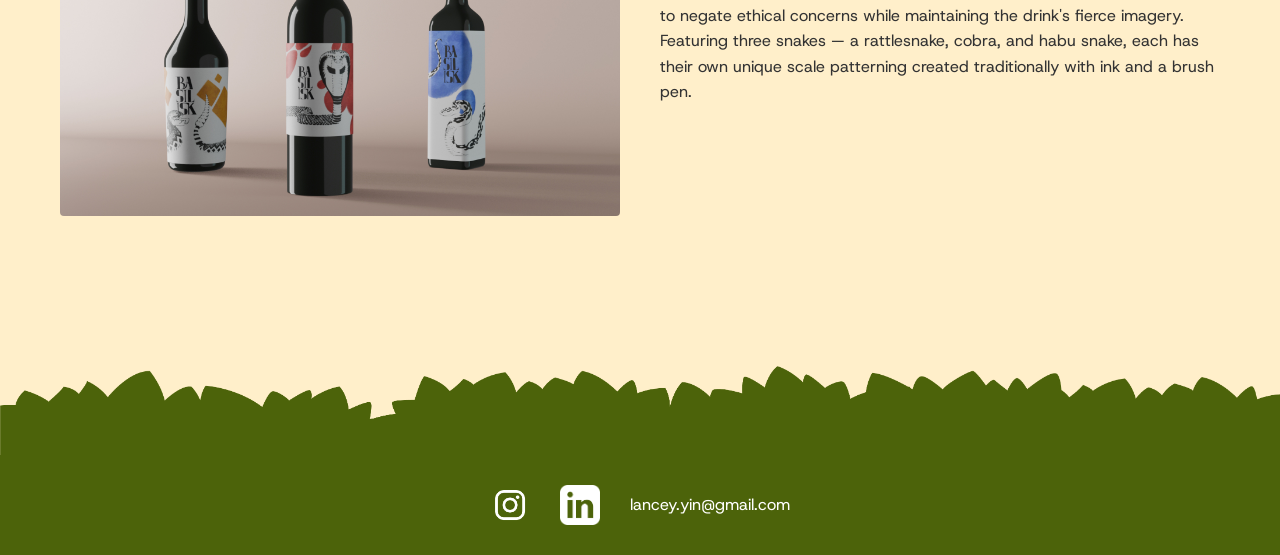
==== commit 0f67d39f: "added project summary for figure skating club Updated project description for the Sheridan Figure Sk" ====
--- a/design.html
+++ b/design.html
@@ -73,8 +73,8 @@
 <div class="portfolio-item" onclick="openModal('skating')">
     <img src="Design projects/05 Figure Skating Club/03 - Thumbnail.jpg" alt="Sheridan Figure Skating Club Posters" class="portfolio-image">
     <div class="portfolio-text">
-        <h2>Sheridan Figure Skating Club Posters</h2>
-        <p>Your project description goes here.</p>
+        <h2>Sheridan Figure Skating Club</h2>
+        <p>The Figure Skating Club is a club I founded during time at Sheridan College. I picked up skating as a hobby and became asbolutely obsessed. I wanted to join a club for it to find more like-minded people but there was none, so I started it myself. These are some posters I created to promote the club and our events, as well as the logo I designed myself as well.</p>
     </div>
 </div>
             
@@ -171,19 +171,19 @@
     <div class="modal-content">
         <div class="modal-header">
             <button class="close-btn" onclick="closeModal('skating')">✕ Close</button>
-            <h2 class="modal-title">Sheridan Figure Skating Club Posters</h2>
+            <h2 class="modal-title">Sheridan Figure Skating Club</h2>
         </div>
         <div class="modal-description">
-            <p>Your project description goes here.</p>
+            <p>The Figure Skating Club is a club I founded during time at Sheridan College. I picked up skating as a hobby and became asbolutely obsessed. I wanted to join a club for it to find more like-minded people but there was none, so I started it myself. These are some posters I created to promote the club events, as well as the logo I designed myself as well.</p>
         </div>
         <div class="gallery-grid">
-            <div class="gallery-item"><img src="Design projects/05 Figure Skating Club/01 - logo.png"            alt="Logo"                onclick="openLightbox(this)"></div>
-            <div class="gallery-item"><img src="Design projects/05 Figure Skating Club/02 - logo - notext.png"   alt="Logo No Text"        onclick="openLightbox(this)"></div>
             <div class="gallery-item"><img src="Design projects/05 Figure Skating Club/Movie night - poster.jpg" alt="Movie Night Poster"   onclick="openLightbox(this)"></div>
             <div class="gallery-item"><img src="Design projects/05 Figure Skating Club/Movie night - web.jpg"    alt="Movie Night Web"      onclick="openLightbox(this)"></div>
             <div class="gallery-item"><img src="Design projects/05 Figure Skating Club/Rollerskating - tbd.jpg"  alt="Rollerskating TBD"   onclick="openLightbox(this)"></div>
             <div class="gallery-item"><img src="Design projects/05 Figure Skating Club/Rollerskating - poster.jpg" alt="Rollerskating Poster" onclick="openLightbox(this)"></div>
-            <div class="gallery-item"><img src="Design projects/05 Figure Skating Club/Rollerskating - Web.jpg"  alt="Rollerskating Web"    onclick="openLightbox(this)"></div>
+            <div class="gallery-item"><img src="Design projects/05 Figure Skating Club/RollerSkating - Web.jpg"  alt="Rollerskating Web"    onclick="openLightbox(this)"></div>
+            <div class="gallery-item"><img src="Design projects/05 Figure Skating Club/01 - logo.png"            alt="Logo"                onclick="openLightbox(this)"></div>
+            <div class="gallery-item"><img src="Design projects/05 Figure Skating Club/02 - logo - notext.png"   alt="Logo No Text"        onclick="openLightbox(this)"></div>
         </div>
         <div class="modal-footer">
             <button class="close-btn-footer" onclick="closeModal('skating')">✕ Close</button>
